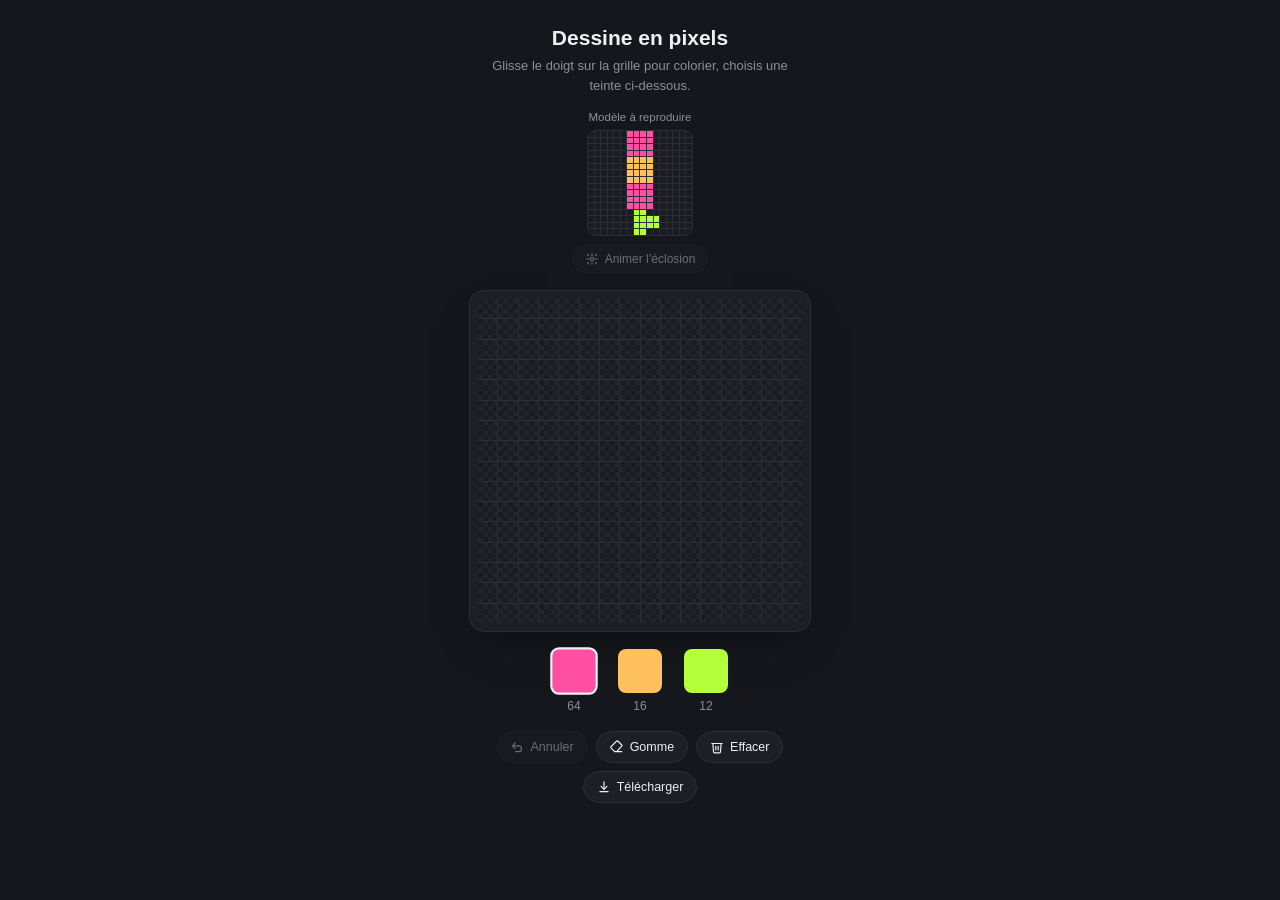
==== index.html @ 8d56c054 "v0.00.1 Co-Authored-By: Claude Sonnet 5 <noreply@anthropic.com>" ====
<!DOCTYPE html>
<html lang="fr">
<head>
<meta charset="UTF-8">
<meta name="viewport" content="width=device-width, initial-scale=1, maximum-scale=1, user-scalable=no">
<title>Pixel Draw</title>
<link rel="icon" type="image/svg+xml" href="assets/favicon.svg">
<link rel="stylesheet" href="assets/css/style.css">
</head>
<body>

  <div class="head">
    <h1>Dessine en pixels</h1>
    <p>Glisse le doigt sur la grille pour colorier, choisis une teinte ci-dessous.</p>
  </div>

  <div class="reference">
    <span class="reference-label">Modèle à reproduire</span>
    <div class="ref-grid" id="refGrid"></div>
    <button class="pill" id="animateBtn">
      <svg viewBox="0 0 24 24" fill="none" stroke="currentColor" stroke-width="2" stroke-linecap="round" stroke-linejoin="round"><path d="M12 3v3"/><path d="M12 18v3"/><path d="M4.2 4.2l2.1 2.1"/><path d="M17.7 17.7l2.1 2.1"/><path d="M3 12h3"/><path d="M18 12h3"/><path d="M4.2 19.8l2.1-2.1"/><path d="M17.7 6.3l2.1-2.1"/><circle cx="12" cy="12" r="3"/></svg>
      Animer l’éclosion
    </button>
  </div>

  <div class="stage">
    <div class="board">
      <div class="grid" id="grid"></div>
    </div>

    <div class="palette" id="palette"></div>

    <div class="toolbar">
      <button class="pill" id="undoBtn" title="Annuler">
        <svg viewBox="0 0 24 24" fill="none" stroke="currentColor" stroke-width="2" stroke-linecap="round" stroke-linejoin="round"><path d="M3 10h10a5 5 0 0 1 0 10H8"/><polyline points="7 5 3 10 7 15"/></svg>
        Annuler
      </button>
      <button class="pill eraser" id="eraserBtn" title="Gomme">
        <svg viewBox="0 0 24 24" fill="none" stroke="currentColor" stroke-width="2" stroke-linecap="round" stroke-linejoin="round"><path d="M20 20H8l-6-6a2 2 0 0 1 0-2.8l9-9a2 2 0 0 1 2.8 0l6 6a2 2 0 0 1 0 2.8L13 18"/></svg>
        Gomme
      </button>
      <button class="pill" id="clearBtn" title="Tout effacer">
        <svg viewBox="0 0 24 24" fill="none" stroke="currentColor" stroke-width="2" stroke-linecap="round" stroke-linejoin="round"><polyline points="3 6 5 6 21 6"/><path d="M19 6l-1 14a2 2 0 0 1-2 2H8a2 2 0 0 1-2-2L5 6"/><path d="M10 11v6"/><path d="M14 11v6"/></svg>
        Effacer
      </button>
      <button class="pill" id="downloadBtn" title="Télécharger">
        <svg viewBox="0 0 24 24" fill="none" stroke="currentColor" stroke-width="2" stroke-linecap="round" stroke-linejoin="round"><path d="M12 3v12"/><polyline points="7 11 12 16 17 11"/><path d="M5 20h14"/></svg>
        Télécharger
      </button>
    </div>
  </div>

<script src="assets/js/app.js"></script>
</body>
</html>
---- assets/css/style.css ----
:root {
  --bg-app: #15171c;
  --panel: #1c1f26;
  --panel-edge: #2b2e38;
  --accent: #b4ff39;
  --accent-ink: #1c2607;
  --text-primary: #eef0f3;
  --text-muted: #8b909c;
}

* { box-sizing: border-box; -webkit-tap-highlight-color: transparent; }

html, body {
  margin: 0;
  padding: 0;
  background: var(--bg-app);
  color: var(--text-primary);
  font-family: -apple-system, BlinkMacSystemFont, "Segoe UI", Roboto, Helvetica, Arial, sans-serif;
}

body {
  display: flex;
  flex-direction: column;
  align-items: center;
  min-height: 100vh;
  padding: 26px 18px 30px;
}

.head {
  text-align: center;
  margin-bottom: 16px;
  max-width: 320px;
}

.head h1 {
  margin: 0 0 6px;
  font-size: 21px;
  font-weight: 600;
}

.head p {
  margin: 0;
  font-size: 13px;
  line-height: 1.5;
  color: var(--text-muted);
}

.reference {
  display: flex;
  flex-direction: column;
  align-items: center;
  gap: 8px;
  margin-bottom: 18px;
}

.reference-label {
  font-size: 11.5px;
  color: var(--text-muted);
}

.ref-grid {
  display: grid;
  width: 104px;
  height: 104px;
  gap: 1px;
  background: var(--panel-edge);
  border-radius: 8px;
  overflow: hidden;
  box-shadow: 0 0 0 1px var(--panel-edge);
}

.ref-cell {
  background-color: #1a1c22;
  transform: scale(1);
  opacity: 1;
  transform-origin: center;
}

#animateBtn {
  margin-top: 2px;
  font-size: 12px;
  padding: 6px 12px;
}

@media (prefers-reduced-motion: reduce) {
  .ref-cell { transition: none !important; }
}

.stage {
  width: min(84vw, 340px);
}

.board {
  width: 100%;
  aspect-ratio: 1 / 1;
  background: var(--panel);
  border-radius: 14px;
  padding: 8px;
  box-shadow:
    0 0 0 1px var(--panel-edge),
    0 18px 40px -18px rgba(0, 0, 0, 0.6);
}

.grid {
  position: relative;
  display: grid;
  width: 100%;
  height: 100%;
  gap: 1px;
  background: var(--panel-edge);
  touch-action: none;
  border-radius: 4px;
  overflow: hidden;
}

.burst-layer {
  position: absolute;
  inset: 0;
  pointer-events: none;
}

.cell {
  position: relative;
  background-color: #1a1c22;
  background-image:
    linear-gradient(45deg, #21232b 25%, transparent 25%, transparent 75%, #21232b 75%),
    linear-gradient(45deg, #21232b 25%, transparent 25%, transparent 75%, #21232b 75%);
  background-size: 10px 10px;
  background-position: 0 0, 5px 5px;
}

.cell.pop {
  animation: cell-pop 0.3s cubic-bezier(0.34, 1.56, 0.64, 1);
}

@keyframes cell-pop {
  0% { transform: scale(0.35); }
  55% { transform: scale(1.28); }
  80% { transform: scale(0.92); }
  100% { transform: scale(1); }
}

.burst {
  position: absolute;
  width: 0;
  height: 0;
}

.particle {
  position: absolute;
  top: 50%;
  left: 50%;
  width: 4px;
  height: 4px;
  border-radius: 50%;
  transform: translate(-50%, -50%);
  animation: burst-fly 0.4s ease-out forwards;
}

.particle.glow {
  box-shadow: 0 0 0 1px rgba(255, 255, 255, 0.85), 0 0 5px rgba(255, 255, 255, 0.6);
}

.ring {
  position: absolute;
  top: 50%;
  left: 50%;
  width: 6px;
  height: 6px;
  border-radius: 50%;
  border: 2px solid #ffffff;
  transform: translate(-50%, -50%) scale(0.4);
  opacity: 0.9;
  animation: ring-pulse 0.42s ease-out forwards;
}

@keyframes ring-pulse {
  0% { transform: translate(-50%, -50%) scale(0.4); opacity: 0.9; }
  100% { transform: translate(-50%, -50%) scale(3.4); opacity: 0; }
}

@keyframes burst-fly {
  0% { transform: translate(-50%, -50%) translate(0, 0) scale(1); opacity: 1; }
  100% { transform: translate(-50%, -50%) translate(var(--tx), var(--ty)) scale(0); opacity: 0; }
}

.palette {
  display: flex;
  justify-content: center;
  gap: 22px;
  width: 100%;
  margin-top: 18px;
}

.swatch-item {
  display: flex;
  flex-direction: column;
  align-items: center;
  gap: 6px;
}

.swatch-count {
  font-size: 12px;
  font-variant-numeric: tabular-nums;
  color: var(--text-muted);
}

.swatch-item.depleted .swatch-count {
  color: #5a5f6a;
}

.swatch-item.depleted .swatch {
  opacity: 0.3;
  pointer-events: none;
}

.swatch {
  width: 44px;
  aspect-ratio: 1 / 1;
  border-radius: 8px;
  border: 2px solid transparent;
  cursor: pointer;
  padding: 0;
}

.swatch.selected {
  border-color: var(--text-primary);
  transform: scale(1.08);
}

.toolbar {
  display: flex;
  gap: 8px;
  margin-top: 18px;
  flex-wrap: wrap;
  justify-content: center;
}

.pill {
  appearance: none;
  border: 1px solid var(--panel-edge);
  background: var(--panel);
  color: var(--text-primary);
  font-size: 12.5px;
  font-family: inherit;
  padding: 8px 13px;
  border-radius: 999px;
  cursor: pointer;
  display: flex;
  align-items: center;
  gap: 6px;
}

.pill svg {
  width: 14px;
  height: 14px;
  display: block;
}

.pill.eraser.active {
  border-color: var(--accent);
  color: var(--accent);
}

.pill:disabled {
  opacity: 0.4;
  cursor: default;
}
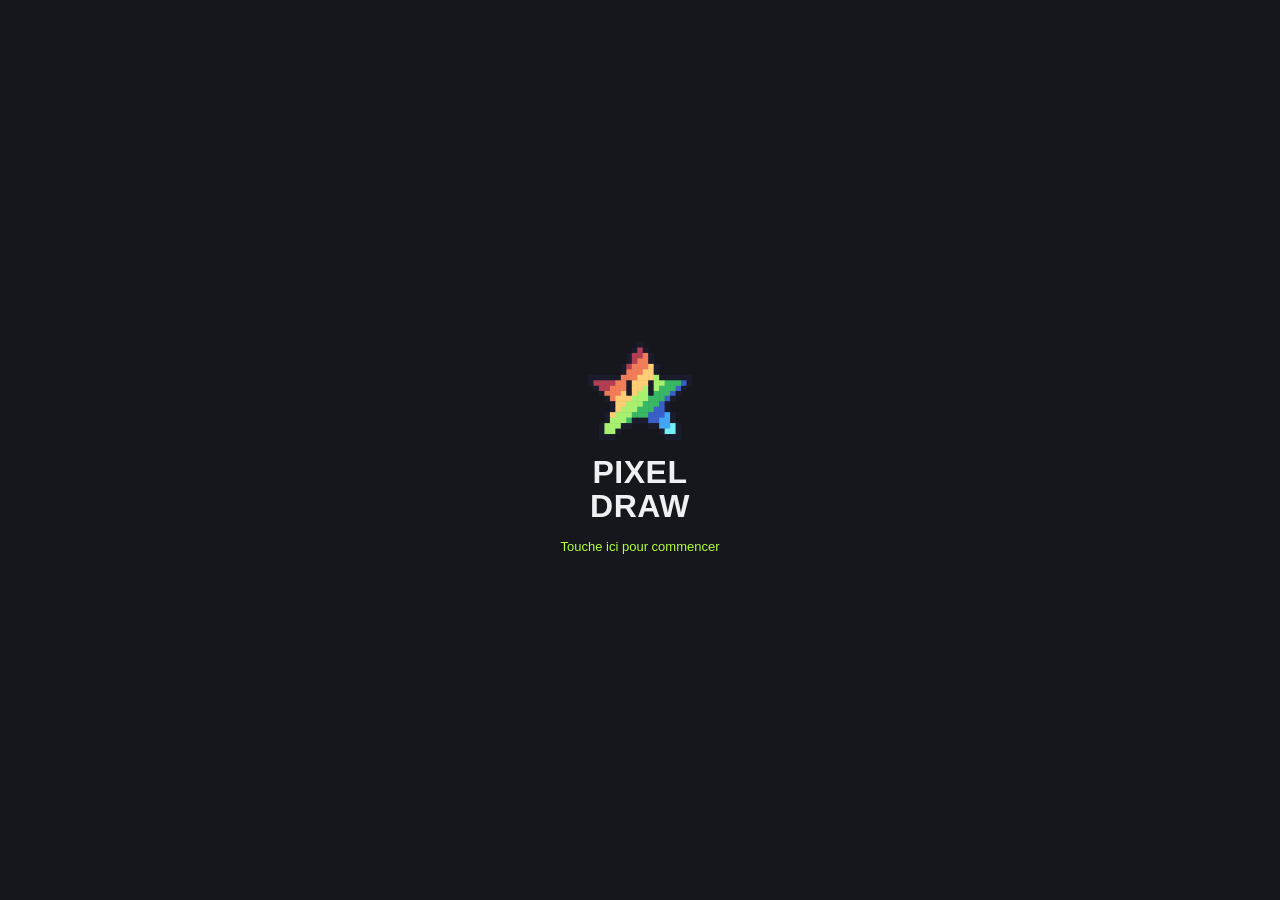
==== commit aa641e54: "v0.00.3 Co-Authored-By: Claude Sonnet 5 <noreply@anthropic.com>" ====
--- a/index.html
+++ b/index.html
@@ -9,46 +9,119 @@
 </head>
 <body>
 
-  <div class="head">
-    <h1>Dessine en pixels</h1>
-    <p>Glisse le doigt sur la grille pour colorier, choisis une teinte ci-dessous.</p>
-  </div>
+  <!-- ÉCRAN TITRE -->
+  <section class="screen screen-title" id="screenTitle" role="button" tabindex="0">
+    <canvas id="titleMascot" class="title-mascot"></canvas>
+    <div class="title-logo">PIXEL<br>DRAW</div>
+    <p class="title-cta">Touche ici pour commencer</p>
+  </section>
 
-  <div class="reference">
-    <span class="reference-label">Modèle à reproduire</span>
-    <div class="ref-grid" id="refGrid"></div>
-    <button class="pill" id="animateBtn">
-      <svg viewBox="0 0 24 24" fill="none" stroke="currentColor" stroke-width="2" stroke-linecap="round" stroke-linejoin="round"><path d="M12 3v3"/><path d="M12 18v3"/><path d="M4.2 4.2l2.1 2.1"/><path d="M17.7 17.7l2.1 2.1"/><path d="M3 12h3"/><path d="M18 12h3"/><path d="M4.2 19.8l2.1-2.1"/><path d="M17.7 6.3l2.1-2.1"/><circle cx="12" cy="12" r="3"/></svg>
-      Animer l’éclosion
-    </button>
-  </div>
+  <!-- ÉCRAN SÉLECTION -->
+  <section class="screen screen-select" id="screenSelect" hidden>
+    <div class="select-head">
+      <button class="pill" id="selectBackBtn">‹ Titre</button>
+      <h2>Choisis ton dessin</h2>
+      <span class="select-counter" id="selectCounter"></span>
+    </div>
+    <div class="puzzle-grid" id="puzzleGrid"></div>
 
-  <div class="stage">
-    <div class="board">
-      <div class="grid" id="grid"></div>
+    <div class="pager">
+      <button class="pill icon-only" id="pagePrevBtn" title="Page précédente" aria-label="Page précédente">‹</button>
+      <span class="page-indicator" id="pageIndicator"></span>
+      <button class="pill icon-only" id="pageNextBtn" title="Page suivante" aria-label="Page suivante">›</button>
+    </div>
+  </section>
+
+  <!-- ÉCRAN DE JEU -->
+  <section class="screen screen-game" id="screenGame" hidden>
+
+    <div class="game-head">
+      <button class="pill" id="gameBackBtn">‹ Sélection</button>
+      <div class="game-title">
+        <span class="game-name" id="gameName"></span>
+        <span class="game-diff" id="gameDiff"></span>
+      </div>
     </div>
 
-    <div class="palette" id="palette"></div>
+    <div class="hint" id="hint">
+      <p>💡 Repère-toi avec les bandes de couleur sur les bords : la même position entre le modèle et la grille vierge indique où poser chaque couleur.</p>
+      <button class="hint-close" id="hintClose" aria-label="Fermer l'astuce" title="Fermer l'astuce">×</button>
+    </div>
 
-    <div class="toolbar">
-      <button class="pill" id="undoBtn" title="Annuler">
-        <svg viewBox="0 0 24 24" fill="none" stroke="currentColor" stroke-width="2" stroke-linecap="round" stroke-linejoin="round"><path d="M3 10h10a5 5 0 0 1 0 10H8"/><polyline points="7 5 3 10 7 15"/></svg>
-        Annuler
-      </button>
-      <button class="pill eraser" id="eraserBtn" title="Gomme">
-        <svg viewBox="0 0 24 24" fill="none" stroke="currentColor" stroke-width="2" stroke-linecap="round" stroke-linejoin="round"><path d="M20 20H8l-6-6a2 2 0 0 1 0-2.8l9-9a2 2 0 0 1 2.8 0l6 6a2 2 0 0 1 0 2.8L13 18"/></svg>
-        Gomme
-      </button>
-      <button class="pill" id="clearBtn" title="Tout effacer">
-        <svg viewBox="0 0 24 24" fill="none" stroke="currentColor" stroke-width="2" stroke-linecap="round" stroke-linejoin="round"><polyline points="3 6 5 6 21 6"/><path d="M19 6l-1 14a2 2 0 0 1-2 2H8a2 2 0 0 1-2-2L5 6"/><path d="M10 11v6"/><path d="M14 11v6"/></svg>
-        Effacer
-      </button>
-      <button class="pill" id="downloadBtn" title="Télécharger">
-        <svg viewBox="0 0 24 24" fill="none" stroke="currentColor" stroke-width="2" stroke-linecap="round" stroke-linejoin="round"><path d="M12 3v12"/><polyline points="7 11 12 16 17 11"/><path d="M5 20h14"/></svg>
-        Télécharger
-      </button>
+    <div class="reference">
+      <span class="reference-label">Modèle à reproduire</span>
+      <div class="reference-row">
+        <div class="ref-board">
+          <div class="board-grid">
+            <div class="guide-corner"></div>
+            <div class="guide-top" id="refGuideTop"></div>
+            <div class="guide-left" id="refGuideLeft"></div>
+            <div class="ref-grid" id="refGrid"></div>
+          </div>
+        </div>
+
+        <div class="zoom-controls">
+          <button class="pill icon-only" id="refZoomInBtn" title="Zoom avant" aria-label="Zoom avant">
+            <svg viewBox="0 0 24 24" fill="none" stroke="currentColor" stroke-width="2" stroke-linecap="round" stroke-linejoin="round"><circle cx="11" cy="11" r="8"/><line x1="21" y1="21" x2="16.65" y2="16.65"/><line x1="11" y1="8" x2="11" y2="14"/><line x1="8" y1="11" x2="14" y2="11"/></svg>
+          </button>
+          <button class="pill icon-only" id="refZoomOutBtn" title="Zoom arrière" aria-label="Zoom arrière">
+            <svg viewBox="0 0 24 24" fill="none" stroke="currentColor" stroke-width="2" stroke-linecap="round" stroke-linejoin="round"><circle cx="11" cy="11" r="8"/><line x1="21" y1="21" x2="16.65" y2="16.65"/><line x1="8" y1="11" x2="14" y2="11"/></svg>
+          </button>
+        </div>
+      </div>
+    </div>
+
+    <div class="stage">
+      <div class="board-row">
+        <div class="board">
+          <div class="board-grid">
+            <div class="guide-corner"></div>
+            <div class="guide-top" id="guideTop"></div>
+            <div class="guide-left" id="guideLeft"></div>
+            <div class="grid" id="grid"></div>
+          </div>
+        </div>
+
+        <div class="zoom-controls">
+          <button class="pill icon-only" id="zoomInBtn" title="Zoom avant" aria-label="Zoom avant">
+            <svg viewBox="0 0 24 24" fill="none" stroke="currentColor" stroke-width="2" stroke-linecap="round" stroke-linejoin="round"><circle cx="11" cy="11" r="8"/><line x1="21" y1="21" x2="16.65" y2="16.65"/><line x1="11" y1="8" x2="11" y2="14"/><line x1="8" y1="11" x2="14" y2="11"/></svg>
+          </button>
+          <button class="pill icon-only" id="zoomOutBtn" title="Zoom arrière" aria-label="Zoom arrière">
+            <svg viewBox="0 0 24 24" fill="none" stroke="currentColor" stroke-width="2" stroke-linecap="round" stroke-linejoin="round"><circle cx="11" cy="11" r="8"/><line x1="21" y1="21" x2="16.65" y2="16.65"/><line x1="8" y1="11" x2="14" y2="11"/></svg>
+          </button>
+        </div>
+      </div>
+
+      <div class="palette" id="palette"></div>
+
+      <div class="toolbar">
+        <button class="pill eraser" id="eraserBtn" title="Gomme">
+          <svg viewBox="0 0 24 24" fill="none" stroke="currentColor" stroke-width="2" stroke-linecap="round" stroke-linejoin="round"><path d="M20 20H8l-6-6a2 2 0 0 1 0-2.8l9-9a2 2 0 0 1 2.8 0l6 6a2 2 0 0 1 0 2.8L13 18"/></svg>
+          Gomme
+        </button>
+        <button class="pill" id="solutionBtn" title="Solution">
+          <svg viewBox="0 0 24 24" fill="none" stroke="currentColor" stroke-width="2" stroke-linecap="round" stroke-linejoin="round"><path d="M1 12s4-8 11-8 11 8 11 8-4 8-11 8-11-8-11-8Z"/><circle cx="12" cy="12" r="3"/></svg>
+          Solution
+        </button>
+      </div>
+    </div>
+  </section>
+
+<canvas id="fxCanvas"></canvas>
+<div class="win-overlay" id="winOverlay">
+  <div class="win-card">
+    <h2>Terminé ! 🎉</h2>
+    <p id="winMessage">Bravo, le dessin est complet.</p>
+    <div class="win-actions">
+      <button class="pill primary" id="winNextBtn">Dessin suivant ›</button>
+      <div class="row">
+        <button class="pill" id="winRestartBtn">Recommencer</button>
+        <button class="pill" id="winSelectBtn">Sélection</button>
+      </div>
     </div>
   </div>
+</div>
+<div class="toast" id="toast"></div>
 
 <script src="assets/js/app.js"></script>
 </body>
--- a/assets/css/style.css
+++ b/assets/css/style.css
@@ -6,6 +6,9 @@
   --accent-ink: #1c2607;
   --text-primary: #eef0f3;
   --text-muted: #8b909c;
+  --zoom: 1;
+  --ref-zoom: 1;
+  --puzzle-ratio: 1;
 }
 
 * { box-sizing: border-box; -webkit-tap-highlight-color: transparent; }
@@ -26,6 +29,243 @@
   padding: 26px 18px 30px;
 }
 
+.screen {
+  width: 100%;
+  display: flex;
+  flex-direction: column;
+  align-items: center;
+}
+
+.screen[hidden] {
+  display: none;
+}
+
+/* ---------- écran titre ---------- */
+
+.screen-title {
+  flex: 1;
+  justify-content: center;
+  gap: 16px;
+  min-height: calc(100vh - 56px);
+  text-align: center;
+  cursor: pointer;
+}
+
+.title-mascot {
+  image-rendering: pixelated;
+}
+
+.title-logo {
+  font-size: 32px;
+  font-weight: 800;
+  line-height: 1.05;
+  letter-spacing: 0.5px;
+}
+
+.title-cta {
+  margin: 0;
+  font-size: 13px;
+  color: var(--accent);
+  animation: title-blink 1.4s ease-in-out infinite;
+}
+
+@keyframes title-blink {
+  0%, 100% { opacity: 1; }
+  50% { opacity: 0.35; }
+}
+
+@media (prefers-reduced-motion: reduce) {
+  .title-cta { animation: none; }
+}
+
+/* ---------- écran sélection ---------- */
+
+.select-head {
+  display: flex;
+  align-items: center;
+  gap: 10px;
+  width: 100%;
+  max-width: 340px;
+  margin-bottom: 16px;
+}
+
+.select-head h2 {
+  flex: 1;
+  margin: 0;
+  font-size: 16px;
+  font-weight: 700;
+  text-align: center;
+}
+
+.select-counter {
+  font-size: 11px;
+  color: var(--text-muted);
+  white-space: nowrap;
+}
+
+.puzzle-grid {
+  display: grid;
+  grid-template-columns: repeat(3, 1fr);
+  gap: 10px;
+  width: 100%;
+  max-width: 340px;
+}
+
+.puzzle-card {
+  position: relative;
+  display: flex;
+  flex-direction: column;
+  align-items: center;
+  gap: 4px;
+  background: var(--panel);
+  border: 1px solid var(--panel-edge);
+  border-radius: 12px;
+  padding: 8px 6px;
+  cursor: pointer;
+}
+
+.puzzle-card canvas {
+  display: block;
+  margin: 0 auto;
+  border-radius: 8px;
+  background: #1a1c22;
+  image-rendering: pixelated;
+}
+
+.puzzle-locked-box {
+  width: 100%;
+  max-width: 92px;
+  aspect-ratio: 1 / 1;
+  border-radius: 8px;
+  background: #1a1c22;
+  display: flex;
+  align-items: center;
+  justify-content: center;
+  font-size: 22px;
+}
+
+.puzzle-card.empty {
+  cursor: default;
+  opacity: 0.35;
+  border-style: dashed;
+}
+
+.puzzle-empty-mark {
+  font-size: 24px;
+  color: var(--text-muted);
+}
+
+.pager {
+  display: flex;
+  align-items: center;
+  justify-content: center;
+  gap: 14px;
+  margin-top: 14px;
+}
+
+.page-indicator {
+  font-size: 12px;
+  color: var(--text-muted);
+  min-width: 44px;
+  text-align: center;
+}
+
+.puzzle-name {
+  font-size: 10.5px;
+  font-weight: 600;
+  text-align: center;
+}
+
+.puzzle-diff {
+  font-size: 9px;
+  color: var(--text-muted);
+}
+
+.badge-check {
+  position: absolute;
+  top: 6px;
+  right: 6px;
+  width: 18px;
+  height: 18px;
+  border-radius: 50%;
+  background: var(--accent);
+  color: var(--accent-ink);
+  font-size: 11px;
+  font-weight: 800;
+  display: flex;
+  align-items: center;
+  justify-content: center;
+}
+
+.puzzle-card.shake {
+  animation: card-shake 0.32s;
+}
+
+@keyframes card-shake {
+  10%, 90% { transform: translateX(-2px); }
+  20%, 80% { transform: translateX(3px); }
+  30%, 50%, 70% { transform: translateX(-5px); }
+  40%, 60% { transform: translateX(5px); }
+}
+
+@media (prefers-reduced-motion: reduce) {
+  .puzzle-card.shake { animation: none; }
+}
+
+.toast {
+  position: fixed;
+  left: 50%;
+  bottom: 24px;
+  transform: translateX(-50%) translateY(10px);
+  z-index: 80;
+  background: var(--panel);
+  border: 1px solid var(--panel-edge);
+  color: var(--text-primary);
+  padding: 10px 16px;
+  border-radius: 999px;
+  font-size: 12.5px;
+  max-width: 80vw;
+  text-align: center;
+  opacity: 0;
+  pointer-events: none;
+  box-shadow: 0 10px 24px -12px rgba(0, 0, 0, 0.55);
+  transition: opacity 0.2s ease, transform 0.2s ease;
+}
+
+.toast.show {
+  opacity: 1;
+  transform: translateX(-50%) translateY(0);
+}
+
+/* ---------- barre du haut (écran de jeu) ---------- */
+
+.game-head {
+  display: flex;
+  align-items: center;
+  gap: 10px;
+  width: 100%;
+  max-width: 340px;
+  margin-bottom: 14px;
+}
+
+.game-title {
+  flex: 1;
+  display: flex;
+  flex-direction: column;
+  line-height: 1.3;
+  text-align: right;
+}
+
+.game-name {
+  font-size: 14px;
+  font-weight: 700;
+}
+
+.game-diff {
+  font-size: 10.5px;
+  color: var(--text-muted);
+}
+
 .head {
   text-align: center;
   margin-bottom: 16px;
@@ -58,10 +298,27 @@
   color: var(--text-muted);
 }
 
+.reference-row {
+  display: flex;
+  align-items: flex-start;
+  gap: 8px;
+}
+
+.ref-board {
+  width: calc(111px * var(--ref-zoom, 1));
+  aspect-ratio: var(--puzzle-ratio, 1);
+  transition: width 0.18s ease;
+}
+
+.ref-board .board-grid {
+  grid-template-columns: 5px 1fr;
+  grid-template-rows: 5px 1fr;
+}
+
 .ref-grid {
   display: grid;
-  width: 104px;
-  height: 104px;
+  width: 100%;
+  height: 100%;
   gap: 1px;
   background: var(--panel-edge);
   border-radius: 8px;
@@ -76,29 +333,115 @@
   transform-origin: center;
 }
 
-#animateBtn {
-  margin-top: 2px;
-  font-size: 12px;
-  padding: 6px 12px;
-}
-
 @media (prefers-reduced-motion: reduce) {
   .ref-cell { transition: none !important; }
 }
 
 .stage {
-  width: min(84vw, 340px);
+  width: min(96vw, calc(min(84vw, 340px) * var(--zoom, 1)));
+  transition: width 0.18s ease;
+}
+
+.hint {
+  position: fixed;
+  top: 14px;
+  right: 14px;
+  z-index: 40;
+  display: flex;
+  align-items: flex-start;
+  gap: 8px;
+  max-width: min(76vw, 260px);
+  background: var(--panel);
+  border: 1px solid var(--panel-edge);
+  border-radius: 12px;
+  padding: 10px 32px 10px 12px;
+  box-shadow: 0 10px 24px -12px rgba(0, 0, 0, 0.55);
+}
+
+.hint p {
+  margin: 0;
+  font-size: 12px;
+  line-height: 1.5;
+  color: var(--text-primary);
+}
+
+.hint-close {
+  position: absolute;
+  top: 4px;
+  right: 4px;
+  width: 24px;
+  height: 24px;
+  border: none;
+  border-radius: 6px;
+  background: transparent;
+  color: var(--text-muted);
+  font-size: 16px;
+  line-height: 1;
+  cursor: pointer;
+}
+
+.hint-close:hover {
+  color: var(--text-primary);
+  background: var(--panel-edge);
+}
+
+.hint.hidden {
+  display: none;
+}
+
+.board-row {
+  display: flex;
+  align-items: flex-start;
+  gap: 8px;
+  width: 100%;
 }
 
 .board {
-  width: 100%;
-  aspect-ratio: 1 / 1;
+  flex: 1;
+  min-width: 0;
+  aspect-ratio: var(--puzzle-ratio, 1);
   background: var(--panel);
   border-radius: 14px;
   padding: 8px;
   box-shadow:
     0 0 0 1px var(--panel-edge),
     0 18px 40px -18px rgba(0, 0, 0, 0.6);
+}
+
+.zoom-controls {
+  flex-shrink: 0;
+  display: flex;
+  flex-direction: column;
+  gap: 6px;
+}
+
+.board-grid {
+  display: grid;
+  grid-template-columns: 9px 1fr;
+  grid-template-rows: 9px 1fr;
+  gap: 2px;
+  width: 100%;
+  height: 100%;
+}
+
+.guide-corner { }
+
+.guide-top,
+.guide-left {
+  display: flex;
+  gap: 1px;
+}
+
+.guide-left {
+  flex-direction: column;
+}
+
+.guide-top i,
+.guide-left i {
+  flex: 1;
+  min-width: 0;
+  min-height: 0;
+  border-radius: 2px;
 }
 
 .grid {
@@ -138,6 +481,25 @@
   55% { transform: scale(1.28); }
   80% { transform: scale(0.92); }
   100% { transform: scale(1); }
+}
+
+.cell.hint-wrong {
+  outline: 3px solid hsl(0 90% 55%);
+  outline-offset: -3px;
+  animation: hint-cycle 1.2s linear infinite;
+  z-index: 1;
+}
+
+@keyframes hint-cycle {
+  0%   { outline-color: hsl(0 90% 55%); }
+  25%  { outline-color: hsl(90 90% 55%); }
+  50%  { outline-color: hsl(180 90% 55%); }
+  75%  { outline-color: hsl(270 90% 55%); }
+  100% { outline-color: hsl(360 90% 55%); }
+}
+
+@media (prefers-reduced-motion: reduce) {
+  .cell.hint-wrong { animation: none; }
 }
 
 .burst {
@@ -159,6 +521,10 @@
 
 .particle.glow {
   box-shadow: 0 0 0 1px rgba(255, 255, 255, 0.85), 0 0 5px rgba(255, 255, 255, 0.6);
+}
+
+.particle.implode {
+  animation-name: burst-fly-in;
 }
 
 .ring {
@@ -184,6 +550,11 @@
   100% { transform: translate(-50%, -50%) translate(var(--tx), var(--ty)) scale(0); opacity: 0; }
 }
 
+@keyframes burst-fly-in {
+  0% { transform: translate(-50%, -50%) translate(var(--tx), var(--ty)) scale(1); opacity: 1; }
+  100% { transform: translate(-50%, -50%) translate(0, 0) scale(0.3); opacity: 0; }
+}
+
 .palette {
   display: flex;
   justify-content: center;
@@ -251,6 +622,10 @@
   gap: 6px;
 }
 
+.pill[hidden] {
+  display: none;
+}
+
 .pill svg {
   width: 14px;
   height: 14px;
@@ -266,3 +641,79 @@
   opacity: 0.4;
   cursor: default;
 }
+
+.pill.icon-only {
+  padding: 8px;
+}
+
+.pill.icon-only svg {
+  width: 16px;
+  height: 16px;
+}
+
+#fxCanvas {
+  position: fixed;
+  inset: 0;
+  pointer-events: none;
+  z-index: 60;
+}
+
+.win-overlay {
+  position: fixed;
+  inset: 0;
+  background: rgba(10, 11, 14, 0.62);
+  display: none;
+  align-items: center;
+  justify-content: center;
+  z-index: 70;
+  padding: 20px;
+}
+
+.win-overlay.show {
+  display: flex;
+}
+
+.win-card {
+  background: var(--panel);
+  border: 1px solid var(--panel-edge);
+  border-radius: 16px;
+  padding: 26px 24px;
+  text-align: center;
+  max-width: 300px;
+  box-shadow: 0 18px 40px -18px rgba(0, 0, 0, 0.6);
+}
+
+.win-card h2 {
+  margin: 0 0 8px;
+  font-size: 22px;
+}
+
+.win-card p {
+  margin: 0 0 16px;
+  color: var(--text-muted);
+  font-size: 13px;
+}
+
+.win-actions {
+  display: flex;
+  flex-direction: column;
+  gap: 8px;
+}
+
+.win-actions .row {
+  display: flex;
+  gap: 8px;
+}
+
+.win-actions .row .pill {
+  flex: 1;
+  justify-content: center;
+}
+
+.pill.primary {
+  justify-content: center;
+  background: var(--accent);
+  border-color: var(--accent);
+  color: var(--accent-ink);
+  font-weight: 700;
+}
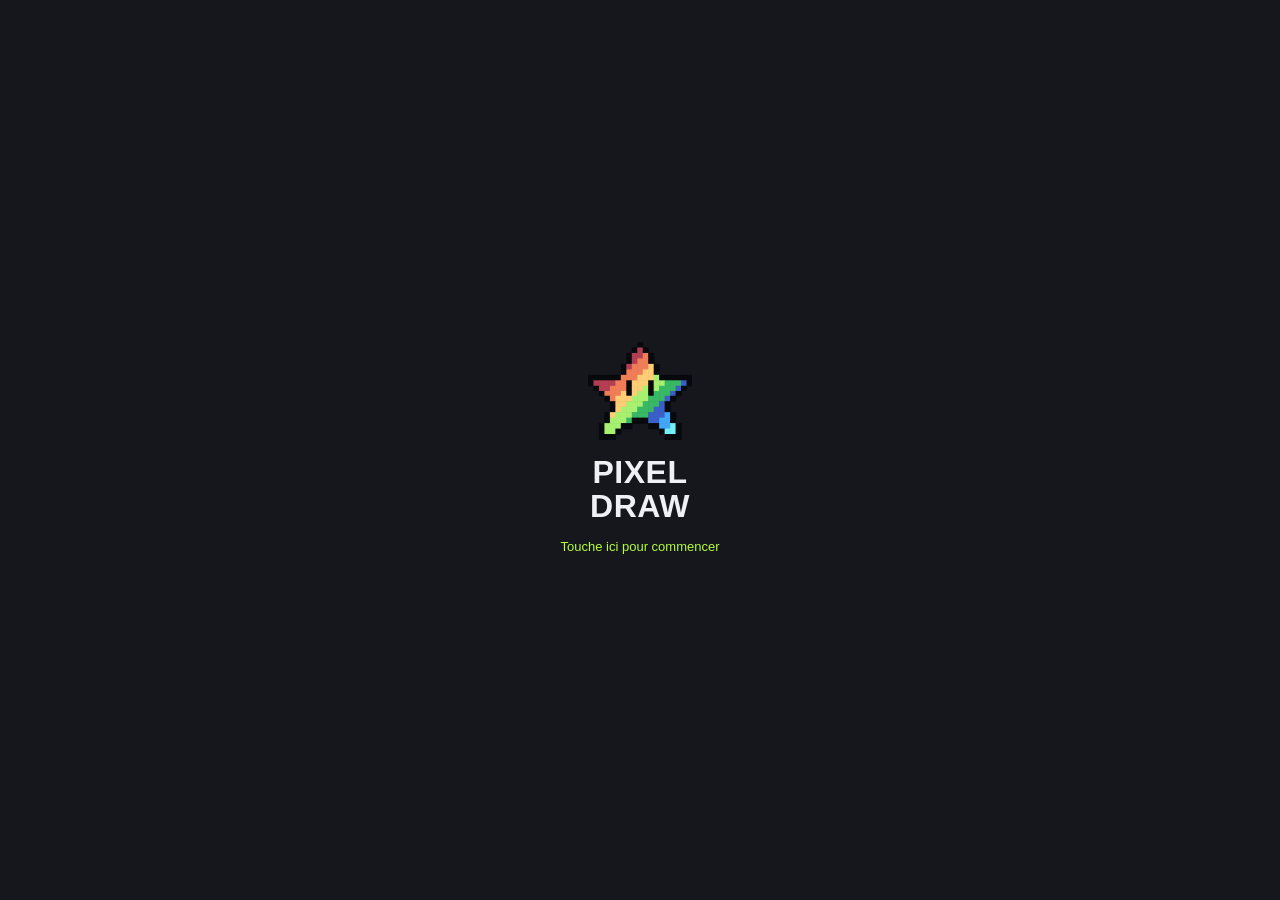
==== commit f9b6148d: "v0.00.4 Co-Authored-By: Claude Sonnet 5 <noreply@anthropic.com>" ====
--- a/index.html
+++ b/index.html
@@ -2,7 +2,7 @@
 <html lang="fr">
 <head>
 <meta charset="UTF-8">
-<meta name="viewport" content="width=device-width, initial-scale=1, maximum-scale=1, user-scalable=no">
+<meta name="viewport" content="width=device-width, initial-scale=1, maximum-scale=4, user-scalable=yes">
 <title>Pixel Draw</title>
 <link rel="icon" type="image/svg+xml" href="assets/favicon.svg">
 <link rel="stylesheet" href="assets/css/style.css">
@@ -36,70 +36,84 @@
   <section class="screen screen-game" id="screenGame" hidden>
 
     <div class="game-head">
-      <button class="pill" id="gameBackBtn">‹ Sélection</button>
+      <button class="pill icon-only game-back" id="gameBackBtn" aria-label="Retour à la sélection" title="Retour à la sélection">
+        <svg viewBox="0 0 24 24" fill="none" stroke="currentColor" stroke-width="2.4" stroke-linecap="round" stroke-linejoin="round"><path d="M15 18l-6-6 6-6"/></svg>
+      </button>
       <div class="game-title">
         <span class="game-name" id="gameName"></span>
         <span class="game-diff" id="gameDiff"></span>
       </div>
+      <div class="progress-ring" id="progressRing" aria-hidden="true">
+        <svg viewBox="0 0 40 40" width="40" height="40">
+          <circle class="progress-ring-track" cx="20" cy="20" r="16"/>
+          <circle class="progress-ring-fill" id="progressRingFill" cx="20" cy="20" r="16" pathLength="100"/>
+        </svg>
+        <span class="progress-ring-label" id="progressRingLabel">0%</span>
+      </div>
     </div>
 
     <div class="hint" id="hint">
-      <p>💡 Repère-toi avec les bandes de couleur sur les bords : la même position entre le modèle et la grille vierge indique où poser chaque couleur.</p>
+      <svg class="hint-icon" viewBox="0 0 24 24" fill="none" stroke="currentColor" stroke-width="2.2" stroke-linecap="round" stroke-linejoin="round" aria-hidden="true"><path d="M9 18h6M10 21h4M12 3a6 6 0 0 0-4 10.4c.6.5 1 1.3 1 2.1V16h6v-.5c0-.8.4-1.6 1-2.1A6 6 0 0 0 12 3Z"/></svg>
+      <p>Repère-toi avec les bandes de couleur sur les bords : la même position entre le modèle et la grille vierge indique où poser chaque couleur.</p>
       <button class="hint-close" id="hintClose" aria-label="Fermer l'astuce" title="Fermer l'astuce">×</button>
     </div>
 
     <div class="reference">
       <span class="reference-label">Modèle à reproduire</span>
-      <div class="reference-row">
-        <div class="ref-board">
-          <div class="board-grid">
-            <div class="guide-corner"></div>
-            <div class="guide-top" id="refGuideTop"></div>
-            <div class="guide-left" id="refGuideLeft"></div>
-            <div class="ref-grid" id="refGrid"></div>
-          </div>
-        </div>
-
-        <div class="zoom-controls">
-          <button class="pill icon-only" id="refZoomInBtn" title="Zoom avant" aria-label="Zoom avant">
-            <svg viewBox="0 0 24 24" fill="none" stroke="currentColor" stroke-width="2" stroke-linecap="round" stroke-linejoin="round"><circle cx="11" cy="11" r="8"/><line x1="21" y1="21" x2="16.65" y2="16.65"/><line x1="11" y1="8" x2="11" y2="14"/><line x1="8" y1="11" x2="14" y2="11"/></svg>
-          </button>
-          <button class="pill icon-only" id="refZoomOutBtn" title="Zoom arrière" aria-label="Zoom arrière">
-            <svg viewBox="0 0 24 24" fill="none" stroke="currentColor" stroke-width="2" stroke-linecap="round" stroke-linejoin="round"><circle cx="11" cy="11" r="8"/><line x1="21" y1="21" x2="16.65" y2="16.65"/><line x1="8" y1="11" x2="14" y2="11"/></svg>
-          </button>
+      <div class="ref-board">
+        <div class="board-grid">
+          <div class="guide-corner"></div>
+          <div class="guide-top" id="refGuideTop"></div>
+          <div class="guide-left" id="refGuideLeft"></div>
+          <div class="ref-grid" id="refGrid"></div>
         </div>
       </div>
     </div>
 
+    <div class="progress-row">
+      <div class="zoom-group desktop-zoom" id="zoomGroupBoard">
+        <button class="zoom-btn" id="zoomOutBtn" title="Zoom arrière (dessin)" aria-label="Zoom arrière (dessin)">
+          <svg viewBox="0 0 24 24" fill="none" stroke="currentColor" stroke-width="2.4" stroke-linecap="round" stroke-linejoin="round"><circle cx="11" cy="11" r="8"/><line x1="21" y1="21" x2="16.65" y2="16.65"/><line x1="8" y1="11" x2="14" y2="11"/></svg>
+        </button>
+        <button class="zoom-btn" id="zoomInBtn" title="Zoom avant (dessin)" aria-label="Zoom avant (dessin)">
+          <svg viewBox="0 0 24 24" fill="none" stroke="currentColor" stroke-width="2.4" stroke-linecap="round" stroke-linejoin="round"><circle cx="11" cy="11" r="8"/><line x1="21" y1="21" x2="16.65" y2="16.65"/><line x1="11" y1="8" x2="11" y2="14"/><line x1="8" y1="11" x2="14" y2="11"/></svg>
+        </button>
+      </div>
+      <span class="progress-count" id="progressCount">0/0</span>
+      <div class="progress-bar"><div class="progress-bar-fill" id="progressBarFill"></div></div>
+      <span class="progress-remaining" id="progressRemaining">0 restantes</span>
+      <div class="zoom-group zoom-group-sm desktop-zoom" id="zoomGroupRef">
+        <button class="zoom-btn zoom-btn-sm" id="refZoomOutBtn" title="Zoom arrière (modèle)" aria-label="Zoom arrière (modèle)">
+          <svg viewBox="0 0 24 24" fill="none" stroke="currentColor" stroke-width="2.6" stroke-linecap="round" stroke-linejoin="round"><circle cx="11" cy="11" r="8"/><line x1="21" y1="21" x2="16.65" y2="16.65"/><line x1="8" y1="11" x2="14" y2="11"/></svg>
+        </button>
+        <button class="zoom-btn zoom-btn-sm" id="refZoomInBtn" title="Zoom avant (modèle)" aria-label="Zoom avant (modèle)">
+          <svg viewBox="0 0 24 24" fill="none" stroke="currentColor" stroke-width="2.6" stroke-linecap="round" stroke-linejoin="round"><circle cx="11" cy="11" r="8"/><line x1="21" y1="21" x2="16.65" y2="16.65"/><line x1="11" y1="8" x2="11" y2="14"/><line x1="8" y1="11" x2="14" y2="11"/></svg>
+        </button>
+      </div>
+    </div>
+
     <div class="stage">
-      <div class="board-row">
-        <div class="board">
-          <div class="board-grid">
-            <div class="guide-corner"></div>
-            <div class="guide-top" id="guideTop"></div>
-            <div class="guide-left" id="guideLeft"></div>
-            <div class="grid" id="grid"></div>
-          </div>
-        </div>
-
-        <div class="zoom-controls">
-          <button class="pill icon-only" id="zoomInBtn" title="Zoom avant" aria-label="Zoom avant">
-            <svg viewBox="0 0 24 24" fill="none" stroke="currentColor" stroke-width="2" stroke-linecap="round" stroke-linejoin="round"><circle cx="11" cy="11" r="8"/><line x1="21" y1="21" x2="16.65" y2="16.65"/><line x1="11" y1="8" x2="11" y2="14"/><line x1="8" y1="11" x2="14" y2="11"/></svg>
-          </button>
-          <button class="pill icon-only" id="zoomOutBtn" title="Zoom arrière" aria-label="Zoom arrière">
-            <svg viewBox="0 0 24 24" fill="none" stroke="currentColor" stroke-width="2" stroke-linecap="round" stroke-linejoin="round"><circle cx="11" cy="11" r="8"/><line x1="21" y1="21" x2="16.65" y2="16.65"/><line x1="8" y1="11" x2="14" y2="11"/></svg>
-          </button>
+      <div class="board">
+        <div class="board-grid">
+          <div class="guide-corner"></div>
+          <div class="guide-top" id="guideTop"></div>
+          <div class="guide-left" id="guideLeft"></div>
+          <div class="grid" id="grid"></div>
         </div>
       </div>
 
-      <div class="palette" id="palette"></div>
+      <div class="palette-wrap">
+        <div class="palette" id="palette"></div>
+        <div class="palette-edge palette-edge-left" id="paletteEdgeLeft" aria-hidden="true"><i></i></div>
+        <div class="palette-edge palette-edge-right" id="paletteEdgeRight" aria-hidden="true"><i></i></div>
+      </div>
 
       <div class="toolbar">
         <button class="pill eraser" id="eraserBtn" title="Gomme">
           <svg viewBox="0 0 24 24" fill="none" stroke="currentColor" stroke-width="2" stroke-linecap="round" stroke-linejoin="round"><path d="M20 20H8l-6-6a2 2 0 0 1 0-2.8l9-9a2 2 0 0 1 2.8 0l6 6a2 2 0 0 1 0 2.8L13 18"/></svg>
           Gomme
         </button>
-        <button class="pill" id="solutionBtn" title="Solution">
+        <button class="pill solution" id="solutionBtn" title="Solution">
           <svg viewBox="0 0 24 24" fill="none" stroke="currentColor" stroke-width="2" stroke-linecap="round" stroke-linejoin="round"><path d="M1 12s4-8 11-8 11 8 11 8-4 8-11 8-11-8-11-8Z"/><circle cx="12" cy="12" r="3"/></svg>
           Solution
         </button>
--- a/assets/css/style.css
+++ b/assets/css/style.css
@@ -2,10 +2,12 @@
   --bg-app: #15171c;
   --panel: #1c1f26;
   --panel-edge: #2b2e38;
+  --track: #21242c;
   --accent: #b4ff39;
   --accent-ink: #1c2607;
   --text-primary: #eef0f3;
   --text-muted: #8b909c;
+  --text-faint: #5b6270;
   --zoom: 1;
   --ref-zoom: 1;
   --puzzle-ratio: 1;
@@ -248,12 +250,28 @@
   margin-bottom: 14px;
 }
 
+.game-back {
+  width: 36px;
+  height: 36px;
+  flex-shrink: 0;
+  padding: 0;
+  justify-content: center;
+}
+
+.game-back svg {
+  width: 16px;
+  height: 16px;
+}
+
 .game-title {
   flex: 1;
+  min-width: 0;
   display: flex;
   flex-direction: column;
+  align-items: center;
   line-height: 1.3;
-  text-align: right;
+  text-align: center;
+  gap: 2px;
 }
 
 .game-name {
@@ -262,8 +280,49 @@
 }
 
 .game-diff {
-  font-size: 10.5px;
-  color: var(--text-muted);
+  font-size: 10px;
+  font-weight: 800;
+  letter-spacing: 0.02em;
+  color: var(--accent-ink);
+  background: var(--accent);
+  padding: 2px 9px;
+  border-radius: 999px;
+}
+
+.progress-ring {
+  position: relative;
+  width: 40px;
+  height: 40px;
+  flex-shrink: 0;
+}
+
+.progress-ring-track {
+  fill: none;
+  stroke: var(--panel-edge);
+  stroke-width: 4;
+}
+
+.progress-ring-fill {
+  fill: none;
+  stroke: var(--accent);
+  stroke-width: 4;
+  stroke-linecap: round;
+  stroke-dasharray: 100;
+  stroke-dashoffset: 100;
+  transform-origin: 20px 20px;
+  transform: rotate(-90deg);
+  transition: stroke-dashoffset 0.25s ease;
+}
+
+.progress-ring-label {
+  position: absolute;
+  inset: 0;
+  display: flex;
+  align-items: center;
+  justify-content: center;
+  font-size: 10px;
+  font-weight: 800;
+  font-variant-numeric: tabular-nums;
 }
 
 .head {
@@ -290,22 +349,25 @@
   flex-direction: column;
   align-items: center;
   gap: 8px;
-  margin-bottom: 18px;
+  width: 100%;
+  max-width: 340px;
+  margin-bottom: 14px;
+  padding: 12px;
+  background: var(--panel);
+  border: 1px solid var(--panel-edge);
+  border-radius: 16px;
 }
 
 .reference-label {
-  font-size: 11.5px;
+  font-size: 10px;
+  font-weight: 800;
+  letter-spacing: 0.06em;
+  text-transform: uppercase;
   color: var(--text-muted);
 }
 
-.reference-row {
-  display: flex;
-  align-items: flex-start;
-  gap: 8px;
-}
-
 .ref-board {
-  width: calc(111px * var(--ref-zoom, 1));
+  width: calc(120px * var(--ref-zoom, 1));
   aspect-ratio: var(--puzzle-ratio, 1);
   transition: width 0.18s ease;
 }
@@ -337,8 +399,109 @@
   .ref-cell { transition: none !important; }
 }
 
+.progress-row {
+  display: flex;
+  align-items: center;
+  gap: 9px;
+  width: 100%;
+  max-width: 340px;
+  margin-bottom: 14px;
+  padding: 0 2px;
+}
+
+.desktop-zoom {
+  display: none;
+}
+
+@media (min-width: 760px) {
+  .desktop-zoom {
+    display: flex;
+  }
+}
+
+.zoom-group {
+  display: flex;
+  align-items: center;
+  flex-shrink: 0;
+  border: 1px solid var(--panel-edge);
+  border-radius: 10px;
+  overflow: hidden;
+}
+
+.zoom-group-sm {
+  border-radius: 9px;
+}
+
+.zoom-btn {
+  appearance: none;
+  width: 26px;
+  height: 26px;
+  padding: 0;
+  border: none;
+  background: var(--panel);
+  color: var(--text-primary);
+  display: flex;
+  align-items: center;
+  justify-content: center;
+  cursor: pointer;
+}
+
+.zoom-btn + .zoom-btn {
+  border-left: 1px solid var(--panel-edge);
+}
+
+.zoom-btn-sm {
+  width: 22px;
+  height: 22px;
+}
+
+.zoom-btn svg {
+  width: 12px;
+  height: 12px;
+}
+
+.zoom-btn-sm svg {
+  width: 10px;
+  height: 10px;
+}
+
+.zoom-btn:disabled {
+  opacity: 0.35;
+  cursor: default;
+}
+
+.progress-count {
+  font-size: 11px;
+  font-weight: 800;
+  color: var(--text-muted);
+  white-space: nowrap;
+}
+
+.progress-remaining {
+  font-size: 11px;
+  font-weight: 800;
+  color: var(--accent);
+  white-space: nowrap;
+}
+
+.progress-bar {
+  flex: 1;
+  height: 7px;
+  border-radius: 999px;
+  background: var(--track);
+  overflow: hidden;
+}
+
+.progress-bar-fill {
+  width: 0%;
+  height: 100%;
+  border-radius: 999px;
+  background: linear-gradient(90deg, #8fe62c, var(--accent));
+  transition: width 0.25s ease;
+}
+
 .stage {
-  width: min(96vw, calc(min(84vw, 340px) * var(--zoom, 1)));
+  width: min(96vw, calc(340px * var(--zoom, 1)));
   transition: width 0.18s ease;
 }
 
@@ -351,11 +514,19 @@
   align-items: flex-start;
   gap: 8px;
   max-width: min(76vw, 260px);
-  background: var(--panel);
-  border: 1px solid var(--panel-edge);
-  border-radius: 12px;
+  background: rgba(180, 255, 57, 0.1);
+  border: 1px solid rgba(180, 255, 57, 0.28);
+  border-radius: 13px;
   padding: 10px 32px 10px 12px;
   box-shadow: 0 10px 24px -12px rgba(0, 0, 0, 0.55);
+}
+
+.hint-icon {
+  flex-shrink: 0;
+  width: 16px;
+  height: 16px;
+  margin-top: 1px;
+  color: var(--accent);
 }
 
 .hint p {
@@ -389,30 +560,16 @@
   display: none;
 }
 
-.board-row {
-  display: flex;
-  align-items: flex-start;
-  gap: 8px;
-  width: 100%;
-}
-
 .board {
-  flex: 1;
-  min-width: 0;
+  width: 100%;
   aspect-ratio: var(--puzzle-ratio, 1);
   background: var(--panel);
-  border-radius: 14px;
-  padding: 8px;
+  border-radius: 18px;
+  padding: 10px;
   box-shadow:
     0 0 0 1px var(--panel-edge),
-    0 18px 40px -18px rgba(0, 0, 0, 0.6);
-}
-
-.zoom-controls {
-  flex-shrink: 0;
-  display: flex;
-  flex-direction: column;
-  gap: 6px;
+    0 0 0 3px rgba(180, 255, 57, 0.14),
+    0 20px 40px -20px rgba(0, 0, 0, 0.65);
 }
 
 .board-grid {
@@ -451,7 +608,7 @@
   height: 100%;
   gap: 1px;
   background: var(--panel-edge);
-  touch-action: none;
+  touch-action: pinch-zoom;
   border-radius: 4px;
   overflow: hidden;
 }
@@ -555,56 +712,154 @@
   100% { transform: translate(-50%, -50%) translate(0, 0) scale(0.3); opacity: 0; }
 }
 
+.palette-wrap {
+  position: relative;
+  width: 100%;
+  margin-top: 18px;
+}
+
 .palette {
   display: flex;
-  justify-content: center;
-  gap: 22px;
-  width: 100%;
-  margin-top: 18px;
+  gap: 15px;
+  width: 100%;
+  overflow-x: auto;
+  scrollbar-width: none;
+  padding: 2px 22px 2px;
+}
+
+.palette::-webkit-scrollbar {
+  display: none;
+}
+
+.palette-edge {
+  position: absolute;
+  top: 0;
+  bottom: 0;
+  width: 26px;
+  display: flex;
+  align-items: center;
+  pointer-events: none;
+  opacity: 0;
+  transition: opacity 0.2s ease;
+}
+
+.palette-edge.show {
+  opacity: 1;
+}
+
+.palette-edge i {
+  display: block;
+  width: 0;
+  height: 0;
+}
+
+.palette-edge-left {
+  left: 0;
+  justify-content: flex-start;
+  background: linear-gradient(90deg, var(--bg-app) 35%, transparent);
+}
+
+.palette-edge-left i {
+  border-top: 5px solid transparent;
+  border-bottom: 5px solid transparent;
+  border-right: 6px solid var(--text-primary);
+}
+
+.palette-edge-right {
+  right: 0;
+  justify-content: flex-end;
+  background: linear-gradient(270deg, var(--bg-app) 35%, transparent);
+}
+
+.palette-edge-right i {
+  border-top: 5px solid transparent;
+  border-bottom: 5px solid transparent;
+  border-left: 6px solid var(--accent);
 }
 
 .swatch-item {
   display: flex;
   flex-direction: column;
   align-items: center;
-  gap: 6px;
+  gap: 5px;
+  flex-shrink: 0;
+}
+
+.swatch-holder {
+  position: relative;
 }
 
 .swatch-count {
-  font-size: 12px;
+  font-size: 11.5px;
+  font-weight: 800;
   font-variant-numeric: tabular-nums;
-  color: var(--text-muted);
+  color: var(--text-primary);
 }
 
 .swatch-item.depleted .swatch-count {
-  color: #5a5f6a;
+  color: var(--text-faint);
 }
 
 .swatch-item.depleted .swatch {
-  opacity: 0.3;
+  opacity: 0.32;
   pointer-events: none;
 }
 
+.swatch-check {
+  position: absolute;
+  top: -4px;
+  right: -4px;
+  width: 17px;
+  height: 17px;
+  border-radius: 999px;
+  background: var(--panel-edge);
+  display: none;
+  align-items: center;
+  justify-content: center;
+}
+
+.swatch-check svg {
+  width: 10px;
+  height: 10px;
+}
+
+.swatch-item.depleted .swatch-check {
+  display: flex;
+}
+
 .swatch {
-  width: 44px;
+  width: 50px;
   aspect-ratio: 1 / 1;
-  border-radius: 8px;
-  border: 2px solid transparent;
+  border-radius: 16px;
+  border: 3px solid rgba(255, 255, 255, 0.16);
   cursor: pointer;
   padding: 0;
 }
 
 .swatch.selected {
   border-color: var(--text-primary);
-  transform: scale(1.08);
+  transform: scale(1.06);
 }
 
 .toolbar {
   display: flex;
   gap: 8px;
+  width: 100%;
   margin-top: 18px;
-  flex-wrap: wrap;
-  justify-content: center;
+}
+
+.toolbar .pill {
+  flex: 1;
+  justify-content: center;
+  height: 46px;
+  border-radius: 14px;
+  font-weight: 800;
+}
+
+.toolbar .pill.solution {
+  background: transparent;
+  border-color: rgba(180, 255, 57, 0.4);
+  color: var(--accent);
 }
 
 .pill {
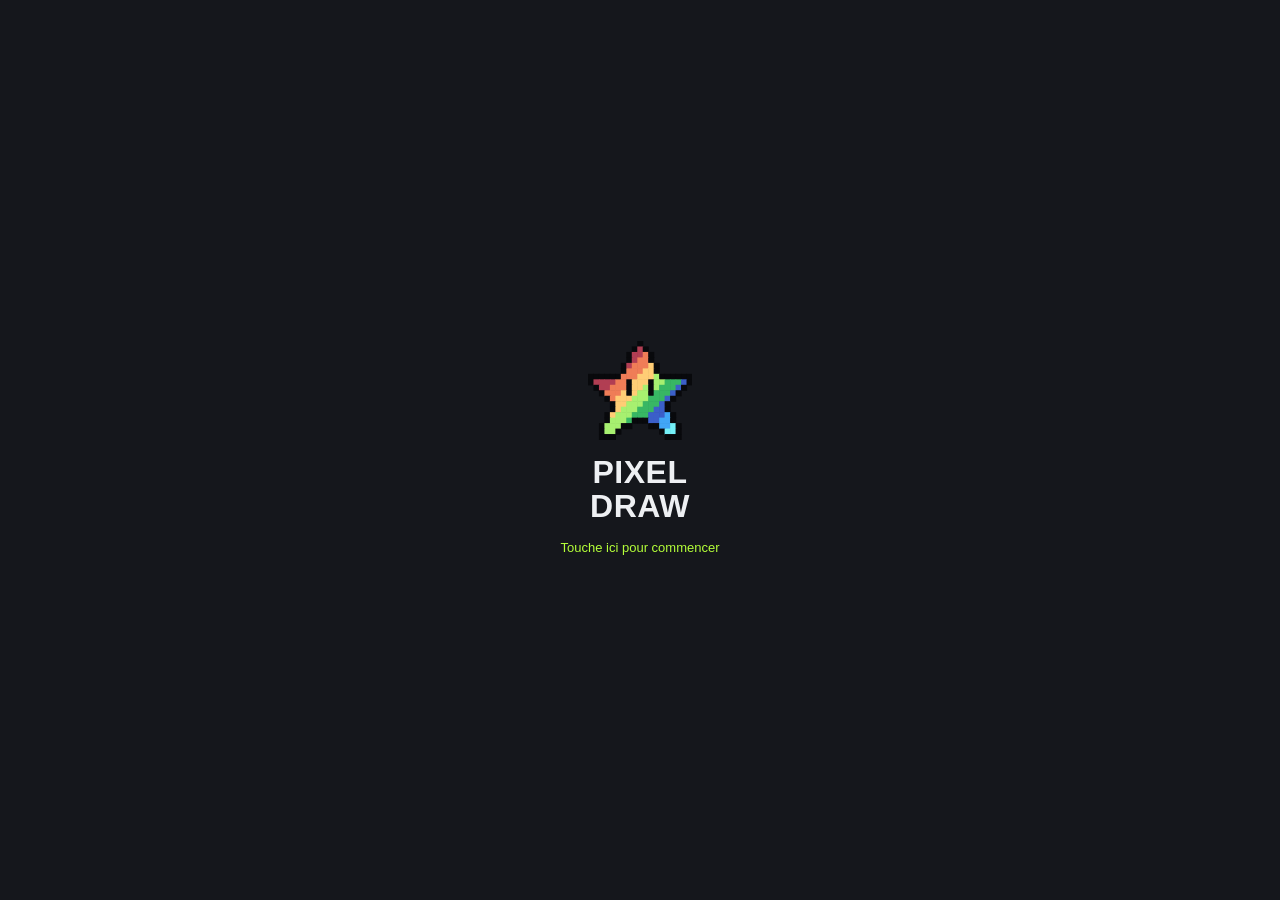
==== commit 868d9413: "v0.00.5 Co-Authored-By: Claude Sonnet 5 <noreply@anthropic.com>" ====
--- a/index.html
+++ b/index.html
@@ -19,15 +19,26 @@
   <!-- ÉCRAN SÉLECTION -->
   <section class="screen screen-select" id="screenSelect" hidden>
     <div class="select-head">
-      <button class="pill" id="selectBackBtn">‹ Titre</button>
-      <h2>Choisis ton dessin</h2>
-      <span class="select-counter" id="selectCounter"></span>
+      <button class="pill icon-only game-back" id="selectBackBtn" aria-label="Retour au titre" title="Retour au titre">
+        <svg viewBox="0 0 24 24" fill="none" stroke="currentColor" stroke-width="2.4" stroke-linecap="round" stroke-linejoin="round"><path d="M15 18l-6-6 6-6"/></svg>
+      </button>
+      <div class="select-title">
+        <h2 class="select-name">Choisis ton dessin</h2>
+      </div>
+      <div class="progress-ring" id="selectProgressRing" aria-hidden="true">
+        <svg viewBox="0 0 40 40" width="40" height="40">
+          <circle class="progress-ring-track" cx="20" cy="20" r="16"/>
+          <circle class="progress-ring-fill" id="selectProgressRingFill" cx="20" cy="20" r="16" pathLength="100"/>
+        </svg>
+        <span class="progress-ring-label" id="selectProgressRingLabel">0%</span>
+      </div>
     </div>
+
     <div class="puzzle-grid" id="puzzleGrid"></div>
 
     <div class="pager">
       <button class="pill icon-only" id="pagePrevBtn" title="Page précédente" aria-label="Page précédente">‹</button>
-      <span class="page-indicator" id="pageIndicator"></span>
+      <div class="page-dots" id="pageDots"></div>
       <button class="pill icon-only" id="pageNextBtn" title="Page suivante" aria-label="Page suivante">›</button>
     </div>
   </section>
--- a/assets/css/style.css
+++ b/assets/css/style.css
@@ -82,35 +82,51 @@
 
 /* ---------- écran sélection ---------- */
 
+.screen-select {
+  flex: none;
+  height: calc(100vh - 56px);
+  overflow: hidden;
+}
+
 .select-head {
   display: flex;
   align-items: center;
   gap: 10px;
   width: 100%;
-  max-width: 340px;
+  max-width: 420px;
   margin-bottom: 16px;
-}
-
-.select-head h2 {
+  flex-shrink: 0;
+}
+
+.select-title {
   flex: 1;
+  min-width: 0;
+  display: flex;
+  flex-direction: column;
+  align-items: center;
+  line-height: 1.3;
+  text-align: center;
+  gap: 2px;
+}
+
+.select-name {
   margin: 0;
-  font-size: 16px;
+  font-size: 14px;
   font-weight: 700;
-  text-align: center;
-}
-
-.select-counter {
-  font-size: 11px;
-  color: var(--text-muted);
-  white-space: nowrap;
 }
 
 .puzzle-grid {
   display: grid;
-  grid-template-columns: repeat(3, 1fr);
-  gap: 10px;
-  width: 100%;
-  max-width: 340px;
+  grid-template-columns: repeat(2, 1fr);
+  grid-auto-rows: 1fr;
+  gap: 14px;
+  width: 100%;
+  max-width: 420px;
+  flex: 1;
+  min-height: 0;
+  overflow-y: auto;
+  -webkit-overflow-scrolling: touch;
+  padding-bottom: 2px;
 }
 
 .puzzle-card {
@@ -118,77 +134,130 @@
   display: flex;
   flex-direction: column;
   align-items: center;
-  gap: 4px;
+  gap: 8px;
+  min-height: 0;
   background: var(--panel);
   border: 1px solid var(--panel-edge);
+  border-radius: 18px;
+  padding: 10px 10px 12px;
+  cursor: pointer;
+  box-shadow: 0 14px 26px -18px rgba(0, 0, 0, 0.65);
+  transition: transform 0.15s ease, box-shadow 0.15s ease;
+}
+
+.puzzle-card:active {
+  transform: scale(0.95);
+}
+
+.puzzle-thumb {
+  position: relative;
+  width: 100%;
+  flex: 1;
+  min-height: 0;
   border-radius: 12px;
-  padding: 8px 6px;
-  cursor: pointer;
+  background: #14161b;
+  box-shadow: inset 0 0 0 1px var(--panel-edge);
+  display: flex;
+  align-items: center;
+  justify-content: center;
+  overflow: hidden;
 }
 
 .puzzle-card canvas {
   display: block;
-  margin: 0 auto;
-  border-radius: 8px;
-  background: #1a1c22;
+  width: 100%;
+  height: 100%;
+  object-fit: contain;
   image-rendering: pixelated;
 }
 
 .puzzle-locked-box {
   width: 100%;
-  max-width: 92px;
-  aspect-ratio: 1 / 1;
-  border-radius: 8px;
-  background: #1a1c22;
-  display: flex;
-  align-items: center;
-  justify-content: center;
-  font-size: 22px;
-}
-
-.puzzle-card.empty {
-  cursor: default;
-  opacity: 0.35;
-  border-style: dashed;
-}
-
-.puzzle-empty-mark {
-  font-size: 24px;
-  color: var(--text-muted);
-}
-
-.pager {
-  display: flex;
-  align-items: center;
-  justify-content: center;
-  gap: 14px;
-  margin-top: 14px;
-}
-
-.page-indicator {
-  font-size: 12px;
-  color: var(--text-muted);
-  min-width: 44px;
-  text-align: center;
-}
-
-.puzzle-name {
-  font-size: 10.5px;
-  font-weight: 600;
-  text-align: center;
-}
-
-.puzzle-diff {
-  font-size: 9px;
-  color: var(--text-muted);
-}
-
-.badge-check {
+  height: 100%;
+  display: flex;
+  align-items: center;
+  justify-content: center;
+  color: var(--text-faint);
+}
+
+.puzzle-locked-box svg {
+  width: 32px;
+  height: 32px;
+}
+
+.puzzle-gem {
   position: absolute;
   top: 6px;
   right: 6px;
   width: 18px;
   height: 18px;
+  filter: drop-shadow(0 1px 2px rgba(0, 0, 0, 0.55));
+}
+
+.puzzle-gem svg {
+  display: block;
+  width: 100%;
+  height: 100%;
+}
+
+.puzzle-card.empty {
+  cursor: default;
+  opacity: 0.35;
+  border-style: dashed;
+  box-shadow: none;
+  justify-content: center;
+}
+
+.puzzle-empty-mark {
+  font-size: 24px;
+  color: var(--text-muted);
+}
+
+.pager {
+  display: flex;
+  align-items: center;
+  justify-content: center;
+  gap: 16px;
+  margin-top: 16px;
+  flex-shrink: 0;
+}
+
+.page-dots {
+  display: flex;
+  align-items: center;
+  gap: 6px;
+}
+
+.page-dot {
+  appearance: none;
+  width: 6px;
+  height: 6px;
+  padding: 0;
+  border: none;
+  border-radius: 999px;
+  background: var(--panel-edge);
+  cursor: pointer;
+  transition: width 0.2s ease, background 0.2s ease;
+}
+
+.page-dot.active {
+  width: 18px;
+  background: var(--accent);
+}
+
+.puzzle-name {
+  font-size: 13px;
+  font-weight: 700;
+  text-align: center;
+  color: var(--text-primary);
+}
+
+.badge-check {
+  position: absolute;
+  top: -6px;
+  right: -6px;
+  width: 20px;
+  height: 20px;
   border-radius: 50%;
   background: var(--accent);
   color: var(--accent-ink);
@@ -197,6 +266,7 @@
   display: flex;
   align-items: center;
   justify-content: center;
+  box-shadow: 0 0 0 3px var(--bg-app);
 }
 
 .puzzle-card.shake {
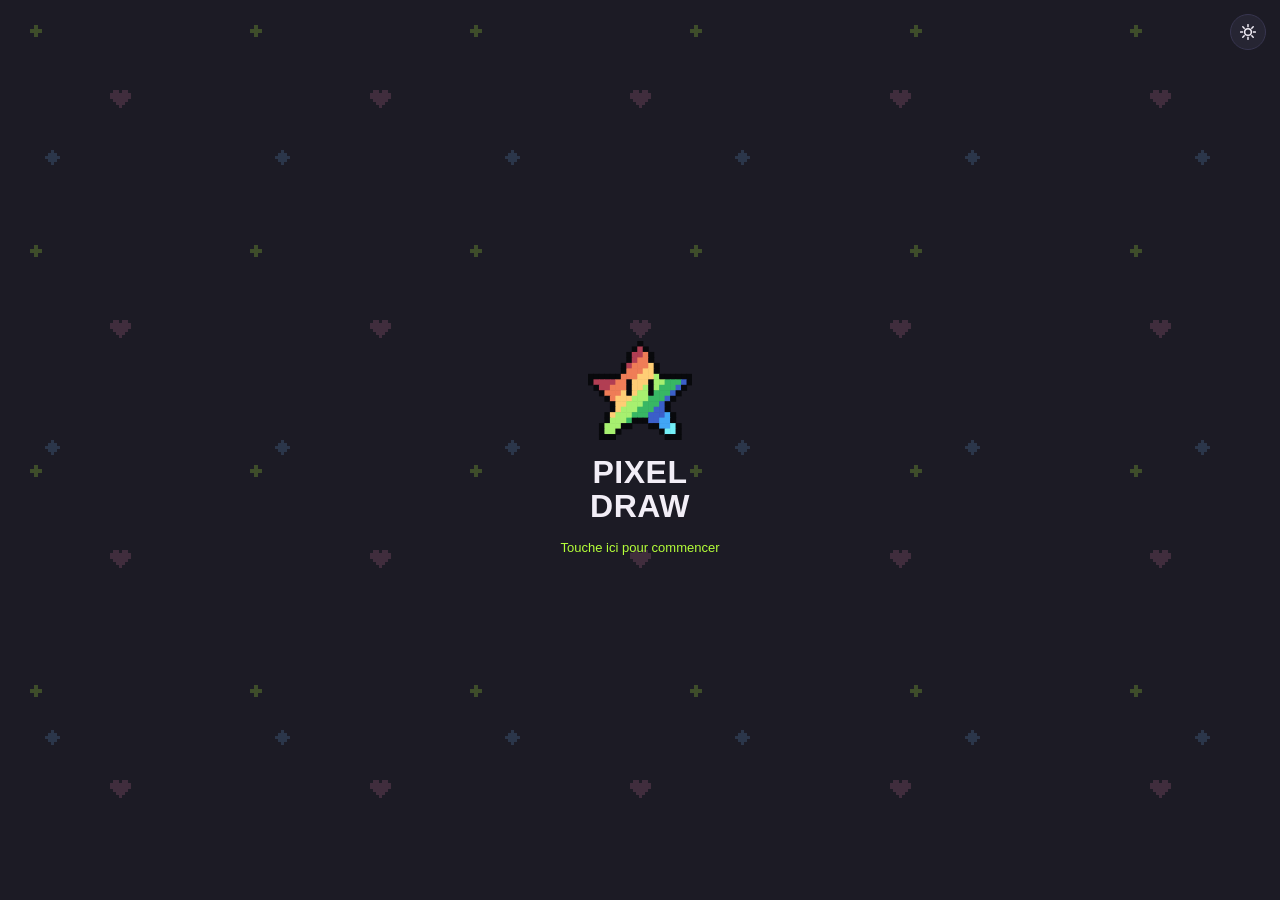
==== commit 3ca7963c: "v0.00.6 Co-Authored-By: Claude Sonnet 5 <noreply@anthropic.com>" ====
--- a/index.html
+++ b/index.html
@@ -6,8 +6,21 @@
 <title>Pixel Draw</title>
 <link rel="icon" type="image/svg+xml" href="assets/favicon.svg">
 <link rel="stylesheet" href="assets/css/style.css">
+<script>
+(function () {
+  try {
+    var t = localStorage.getItem('pixelDraw:theme');
+    if (t === 'light' || t === 'dark') document.documentElement.setAttribute('data-theme', t);
+  } catch (e) {}
+})();
+</script>
 </head>
 <body>
+
+  <button class="pill icon-only theme-toggle" id="themeToggleBtn" aria-label="Changer de thème" title="Changer de thème">
+    <svg class="theme-icon-sun" viewBox="0 0 24 24" fill="none" stroke="currentColor" stroke-width="2.2" stroke-linecap="round" stroke-linejoin="round"><circle cx="12" cy="12" r="5"/><path d="M12 1v3M12 20v3M1 12h3M20 12h3M4.2 4.2l2.1 2.1M17.7 17.7l2.1 2.1M4.2 19.8l2.1-2.1M17.7 6.3l2.1-2.1"/></svg>
+    <svg class="theme-icon-moon" viewBox="0 0 24 24" fill="none" stroke="currentColor" stroke-width="2.2" stroke-linecap="round" stroke-linejoin="round"><path d="M21 12.8A9 9 0 1 1 11.2 3 7 7 0 0 0 21 12.8Z"/></svg>
+  </button>
 
   <!-- ÉCRAN TITRE -->
   <section class="screen screen-title" id="screenTitle" role="button" tabindex="0">
--- a/assets/css/style.css
+++ b/assets/css/style.css
@@ -1,35 +1,62 @@
 :root {
-  --bg-app: #15171c;
-  --panel: #1c1f26;
-  --panel-edge: #2b2e38;
-  --track: #21242c;
+  --bg-app: #1c1b25;
+  --panel: #262533;
+  --panel-edge: #383650;
+  --track: #2c2a3c;
   --accent: #b4ff39;
+  --accent-text: var(--accent);
   --accent-ink: #1c2607;
-  --text-primary: #eef0f3;
-  --text-muted: #8b909c;
-  --text-faint: #5b6270;
+  --text-primary: #f2eef7;
+  --text-muted: #9992ab;
+  --text-faint: #656180;
+  --canvas-well: #14161b;
+  --canvas-cell: #1a1c22;
+  --canvas-checker: #21232b;
   --zoom: 1;
   --ref-zoom: 1;
   --puzzle-ratio: 1;
 }
 
+html[data-theme="light"] {
+  --bg-app: #f5efe0;
+  --panel: #fdfaf3;
+  --panel-edge: #e6dac0;
+  --track: #efe6d2;
+  --accent-text: #5c8a1a;
+  --text-primary: #3a3122;
+  --text-muted: #8a7d63;
+  --text-faint: #ab9d80;
+  --canvas-well: #efe4c9;
+  --canvas-cell: #f2e9d3;
+  --canvas-checker: #e8dbb9;
+}
+
 * { box-sizing: border-box; -webkit-tap-highlight-color: transparent; }
 
-html, body {
+html {
   margin: 0;
   padding: 0;
-  background: var(--bg-app);
+  background-color: var(--bg-app);
+  background-repeat: repeat;
+  background-attachment: fixed;
+  background-image:
+    url("data:image/svg+xml,%3Csvg xmlns='http://www.w3.org/2000/svg' width='220' height='220'%3E%3Cg fill='%23b4ff39' fill-opacity='0.22'%3E%3Crect x='34' y='25' width='4' height='4'/%3E%3Crect x='30' y='29' width='4' height='4'/%3E%3Crect x='34' y='29' width='4' height='4'/%3E%3Crect x='38' y='29' width='4' height='4'/%3E%3Crect x='34' y='33' width='4' height='4'/%3E%3C/g%3E%3C/svg%3E"),
+    url("data:image/svg+xml,%3Csvg xmlns='http://www.w3.org/2000/svg' width='260' height='230'%3E%3Cg fill='%23e37fae' fill-opacity='0.18'%3E%3Crect x='113' y='90' width='6' height='3'/%3E%3Crect x='122' y='90' width='6' height='3'/%3E%3Crect x='110' y='93' width='21' height='3'/%3E%3Crect x='110' y='96' width='21' height='3'/%3E%3Crect x='113' y='99' width='15' height='3'/%3E%3Crect x='116' y='102' width='9' height='3'/%3E%3Crect x='119' y='105' width='3' height='3'/%3E%3C/g%3E%3C/svg%3E"),
+    url("data:image/svg+xml,%3Csvg xmlns='http://www.w3.org/2000/svg' width='230' height='290'%3E%3Cg fill='%236fb3f2' fill-opacity='0.18'%3E%3Crect x='51' y='150' width='3' height='3'/%3E%3Crect x='48' y='153' width='9' height='3'/%3E%3Crect x='45' y='156' width='15' height='3'/%3E%3Crect x='48' y='159' width='9' height='3'/%3E%3Crect x='51' y='162' width='3' height='3'/%3E%3C/g%3E%3C/svg%3E");
+}
+
+body {
+  margin: 0;
+  padding: 0;
   color: var(--text-primary);
   font-family: -apple-system, BlinkMacSystemFont, "Segoe UI", Roboto, Helvetica, Arial, sans-serif;
-}
-
-body {
   display: flex;
   flex-direction: column;
   align-items: center;
   min-height: 100vh;
   padding: 26px 18px 30px;
 }
+
 
 .screen {
   width: 100%;
@@ -67,7 +94,7 @@
 .title-cta {
   margin: 0;
   font-size: 13px;
-  color: var(--accent);
+  color: var(--accent-text);
   animation: title-blink 1.4s ease-in-out infinite;
 }
 
@@ -155,7 +182,7 @@
   flex: 1;
   min-height: 0;
   border-radius: 12px;
-  background: #14161b;
+  background: var(--canvas-well);
   box-shadow: inset 0 0 0 1px var(--panel-edge);
   display: flex;
   align-items: center;
@@ -333,6 +360,39 @@
   height: 16px;
 }
 
+.theme-toggle {
+  width: 36px;
+  height: 36px;
+  flex-shrink: 0;
+  padding: 0;
+  justify-content: center;
+  position: fixed;
+  top: 14px;
+  right: 14px;
+  z-index: 20;
+}
+
+.theme-toggle.in-header {
+  position: static;
+}
+
+.theme-toggle svg {
+  width: 16px;
+  height: 16px;
+}
+
+.theme-toggle .theme-icon-moon {
+  display: none;
+}
+
+html[data-theme="light"] .theme-toggle .theme-icon-sun {
+  display: none;
+}
+
+html[data-theme="light"] .theme-toggle .theme-icon-moon {
+  display: block;
+}
+
 .game-title {
   flex: 1;
   min-width: 0;
@@ -459,7 +519,7 @@
 }
 
 .ref-cell {
-  background-color: #1a1c22;
+  background-color: var(--canvas-cell);
   transform: scale(1);
   opacity: 1;
   transform-origin: center;
@@ -550,7 +610,7 @@
 .progress-remaining {
   font-size: 11px;
   font-weight: 800;
-  color: var(--accent);
+  color: var(--accent-text);
   white-space: nowrap;
 }
 
@@ -596,7 +656,7 @@
   width: 16px;
   height: 16px;
   margin-top: 1px;
-  color: var(--accent);
+  color: var(--accent-text);
 }
 
 .hint p {
@@ -691,10 +751,10 @@
 
 .cell {
   position: relative;
-  background-color: #1a1c22;
+  background-color: var(--canvas-cell);
   background-image:
-    linear-gradient(45deg, #21232b 25%, transparent 25%, transparent 75%, #21232b 75%),
-    linear-gradient(45deg, #21232b 25%, transparent 25%, transparent 75%, #21232b 75%);
+    linear-gradient(45deg, var(--canvas-checker) 25%, transparent 25%, transparent 75%, var(--canvas-checker) 75%),
+    linear-gradient(45deg, var(--canvas-checker) 25%, transparent 25%, transparent 75%, var(--canvas-checker) 75%);
   background-size: 10px 10px;
   background-position: 0 0, 5px 5px;
 }
@@ -929,7 +989,7 @@
 .toolbar .pill.solution {
   background: transparent;
   border-color: rgba(180, 255, 57, 0.4);
-  color: var(--accent);
+  color: var(--accent-text);
 }
 
 .pill {
@@ -958,8 +1018,8 @@
 }
 
 .pill.eraser.active {
-  border-color: var(--accent);
-  color: var(--accent);
+  border-color: var(--accent-text);
+  color: var(--accent-text);
 }
 
 .pill:disabled {
